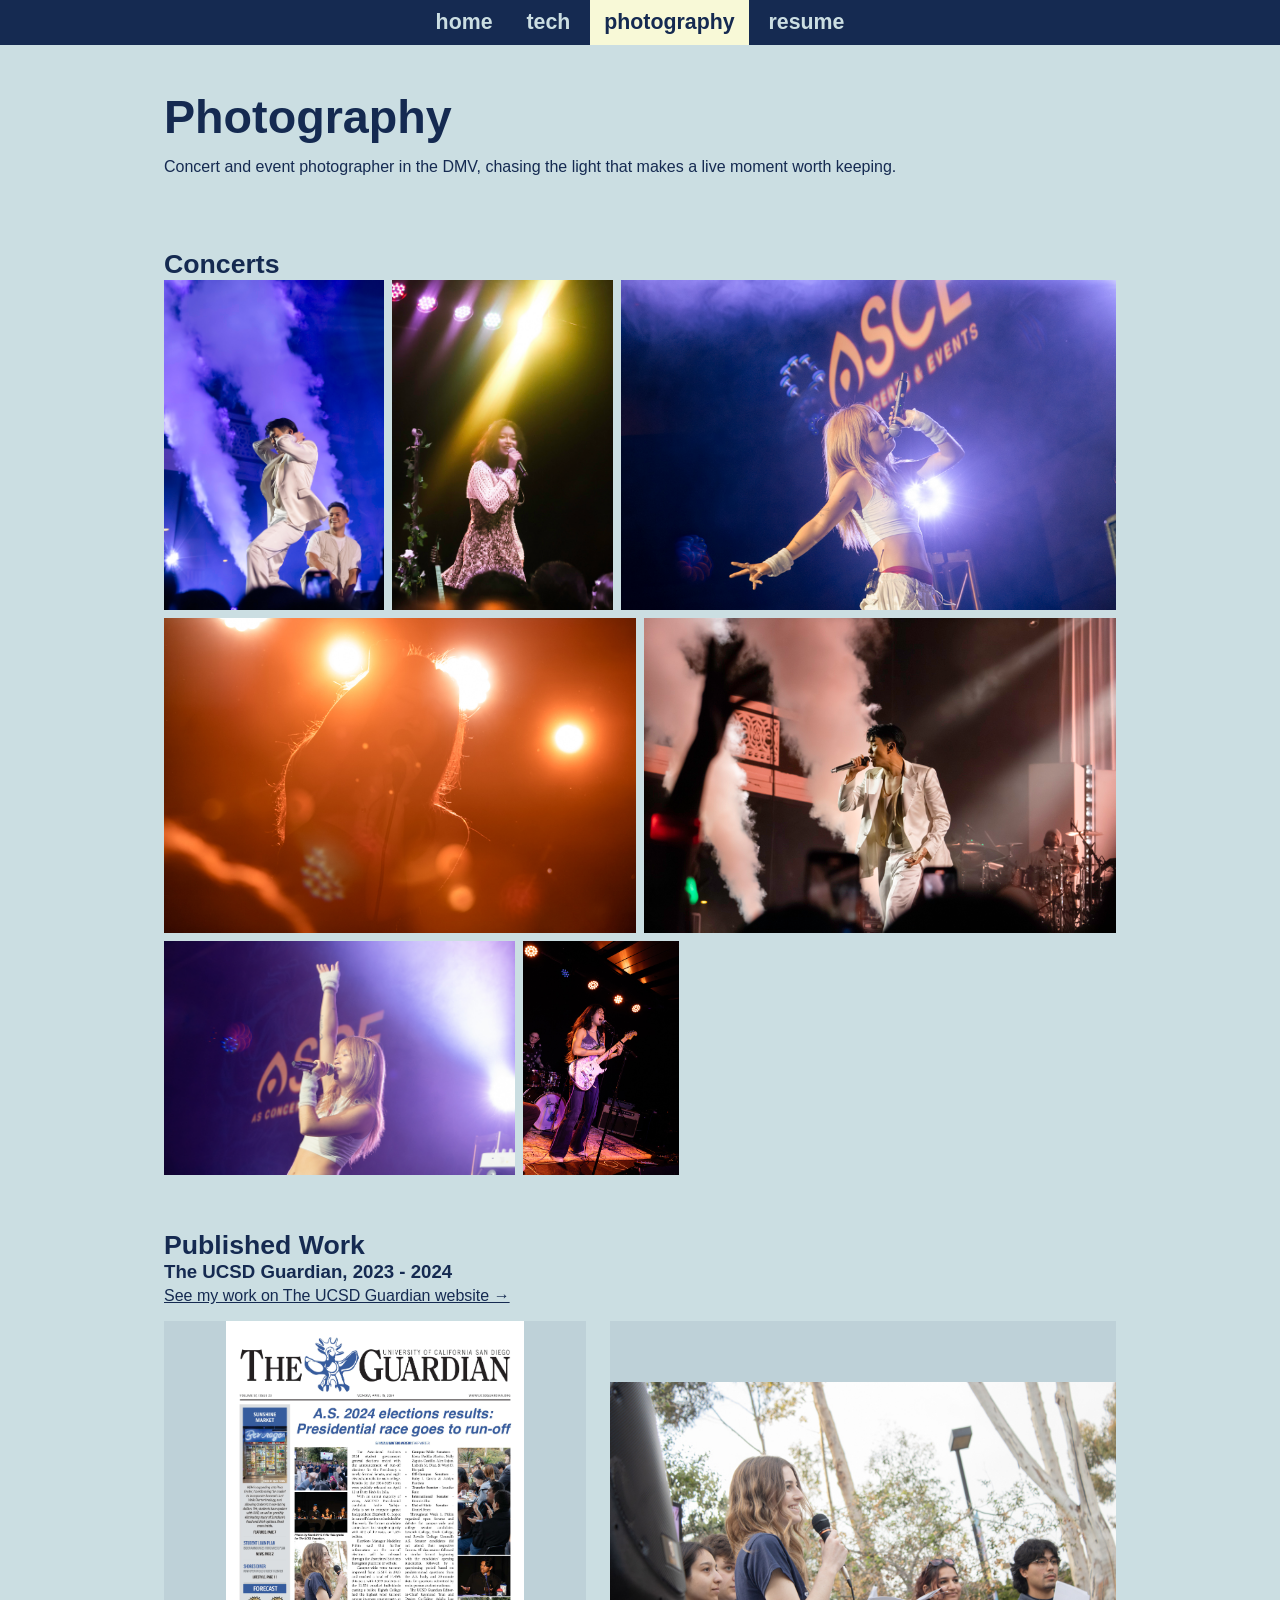
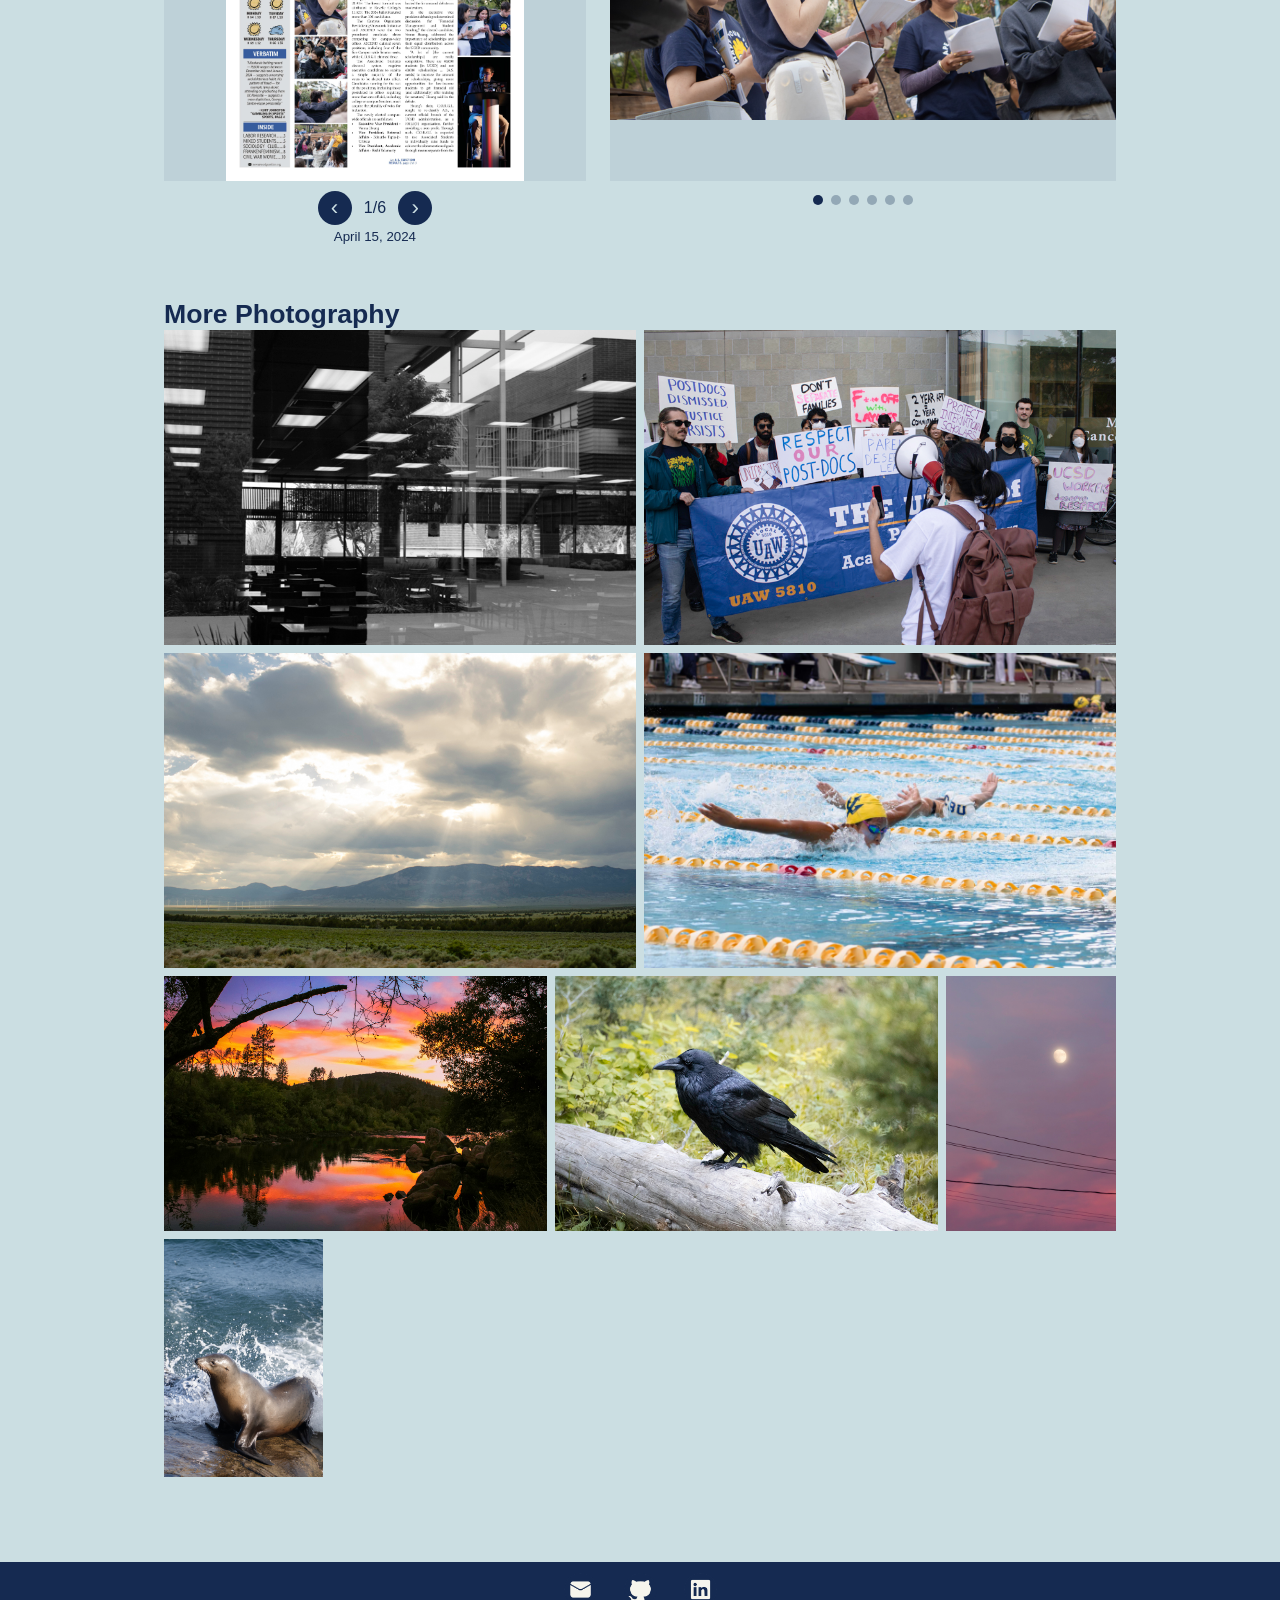
==== photography.html @ f9ad63a1 "10/27/2026" ====
<!DOCTYPE html>
<html lang="en">
<head>
  <meta charset="UTF-8">
  <meta name="viewport" content="width=device-width, initial-scale=1.0">
  <link rel="stylesheet" href="styles.css"/>
  <script src="gallery.js" defer></script>
  <title>Photography | Sarah He</title>
</head>

<body>
  <!--navigation bar-->
  <nav>
    <ul>
      <li><a href="index.html"><b>home</b></a></li>
      <li><a href="tech.html"><b>tech</b></a></li>
      <li><a href="photography.html" class="active"><b>photography</b></a></li>
      <li><a href="./Sarah_He_Resume.pdf" target="_blank"><b>resume</b></a></li>
    </ul>
  </nav>

  <main class="page">
    <!--intro-->
    <section id="photography" class="photo-intro">
      <h1>Photography</h1>
      <p>Concert and event photographer in the DMV, chasing the light that makes a live moment worth keeping.</p>
    </section>

    <!--concerts-->
    <section id="concerts" class="photo-section">
      <h2>Concerts</h2>
      <div class="gallery">
        <a class="gallery-item" href="./images/full/full-Eric-Nam-1.jpg" target="_blank"><img src="./images/preview/Eric-Nam-1.jpg" alt="Eric Nam concert"></a>
        <a class="gallery-item" href="./images/full/full-Lyn-Lapid.jpg" target="_blank"><img src="./images/preview/Lyn-Lapid.jpg" alt="Lyn Lapid concert"></a>
        <a class="gallery-item" href="./images/full/full-Tiffany-Day-1.jpg" target="_blank"><img src="./images/preview/Tiffany-Day-1.jpg" alt="Tiffany Day concert"></a>
        <a class="gallery-item" href="./images/full/full-Katherine-Li.jpg" target="_blank"><img src="./images/preview/Katherine-Li.jpg" alt="Katherine Li concert"></a>
        <a class="gallery-item" href="./images/full/full-Eric-Nam-2.jpg" target="_blank"><img src="./images/preview/Eric-Nam-2.jpg" alt="Eric Nam concert"></a>
        <a class="gallery-item" href="./images/full/full-Tiffany-Day-2.jpg" target="_blank"><img src="./images/preview/Tiffany-Day-2.jpg" alt="Tiffany Day concert"></a>
        <a class="gallery-item" href="./images/full/full-battle-of-the-bands.jpg" target="_blank"><img src="./images/preview/battle-of-the-bands.jpg" alt="Battle of the bands"></a>
      </div>
    </section>

    <!--published work-->
    <section id="published" class="photo-section">
      <h2>Published Work</h2>

      <h3 class="press-title">The UCSD Guardian, 2023 - 2024</h3>
      <p class="guardian-link"><a href="https://ucsdguardian.org/staff_name/sarah-he/" target="_blank" rel="noopener">See my work on The UCSD Guardian website &rarr;</a></p>

      <div class="guardian-feature">

        <!--left: pages, click through with arrows-->
        <div class="pages-viewer">
          <div class="viewer-stage">
            <a class="press-item" href="./guardian/01_041524NEWS.jpg" data-date="April 15, 2024" target="_blank"><img src="./guardian/01_041524NEWS.jpg" alt="The Guardian front page, April 15, 2024"></a>
            <a class="press-item" href="./guardian/05_031124SPORTS.jpg" data-date="March 11, 2024" target="_blank"><img src="./guardian/05_031124SPORTS.jpg" alt="The Guardian sports page, March 11, 2024"></a>
            <a class="press-item" href="./guardian/09_021224A%26E.jpg" data-date="February 12, 2024" target="_blank"><img src="./guardian/09_021224A%26E.jpg" alt="The Guardian A&amp;E page, February 12, 2024"></a>
            <a class="press-item" href="./guardian/01_012224NEWS.jpg" data-date="January 22, 2024" target="_blank"><img src="./guardian/01_012224NEWS.jpg" alt="The Guardian front page, January 22, 2024"></a>
            <a class="press-item" href="./guardian/01_112723NEWS.jpg" data-date="November 27, 2023" target="_blank"><img src="./guardian/01_112723NEWS.jpg" alt="The Guardian front page, November 27, 2023"></a>
            <a class="press-item" href="./guardian/12_112023SPORTS.jpg" data-date="November 20, 2023" target="_blank"><img src="./guardian/12_112023SPORTS.jpg" alt="The Guardian sports page, November 20, 2023"></a>
          </div>
          <div class="viewer-controls">
            <button type="button" class="viewer-prev" aria-label="Previous page">&#8249;</button>
            <span class="viewer-counter">1/6</span>
            <button type="button" class="viewer-next" aria-label="Next page">&#8250;</button>
          </div>
          <p class="viewer-caption"></p>
        </div>

        <!--right: rotating carousel of photos-->
        <div class="photo-carousel" aria-label="Photos from The Guardian">
          <div class="carousel-stage">
            <div class="carousel-slide"><img src="./guardian/AS Election Results Photo Cred - Sarah He4.jpg" alt="AS election results"></div>
            <div class="carousel-slide"><img src="./guardian/Baseball Game Photo Cred - Sarah He1.jpg" alt="Baseball game"></div>
            <div class="carousel-slide"><img src="./guardian/Cut Up The Guardian - Photo Cred - Sarah He1.jpg" alt="Cut Up The Guardian"></div>
            <div class="carousel-slide"><img src="./guardian/UAW for Suresh Photo Cred - Sarah He1.jpg" alt="UAW rally"></div>
            <div class="carousel-slide"><img src="./guardian/Womens Volleyball Photo Cred - Sarah He1.jpg" alt="Women's volleyball"></div>
            <div class="carousel-slide"><img src="./guardian/AS Meeting Photo Cred - Sarah He1.jpg" alt="AS meeting"></div>
          </div>
          <div class="carousel-dots"></div>
        </div>

      </div>
    </section>

    <!--more photography-->
    <section id="more" class="photo-section">
      <h2>More Photography</h2>
      <div class="gallery">
        <a class="gallery-item" href="./images/full/full-worlds.jpg" target="_blank"><img src="./images/preview/worlds.jpg" alt="worlds"></a>
        <a class="gallery-item" href="./images/full/full-UAW-Rally.jpg" target="_blank"><img src="./images/preview/UAW-Rally.jpg" alt="UAW Rally"></a>
        <a class="gallery-item" href="./images/full/full-break-of-light.jpg" target="_blank"><img src="./images/preview/break-of-light.jpg" alt="break of light"></a>
        <a class="gallery-item" href="./images/full/full-swim.jpg" target="_blank"><img src="./images/preview/swim.jpg" alt="swim"></a>
        <a class="gallery-item" href="./images/full/full-dusk.JPG" target="_blank"><img src="./images/preview/dusk.jpg" alt="dusk"></a>
        <a class="gallery-item" href="./images/full/full-crow.jpg" target="_blank"><img src="./images/preview/crow.jpg" alt="crow"></a>
        <a class="gallery-item" href="./images/full/full-dreamy-moonlight.jpg" target="_blank"><img src="./images/preview/dreamy-moonlight.jpg" alt="dreamy moonlight"></a>
        <a class="gallery-item" href="./images/full/full-seal.jpg" target="_blank"><img src="./images/preview/seal.jpg" alt="seal"></a>
      </div>
    </section>
  </main>

  <!--footer-->
  <footer>
    <div class="footer-container">
      <a href="mailto:sarahhe725@gmail.com" target="_blank"><img src="./images/email_default.png" alt="Email" class="footer-icon"></a>
      <a href="https://github.com/sarahhe05" target="_blank"><img src="./images/github_default.png" alt="Github" class="footer-icon"></a>
      <a href="https://www.linkedin.com/in/sarahhe2005/" target="_blank"><img src="./images/linkedin_default.png" alt="LinkedIn" class="footer-icon"></a>
    </div>
  </footer>
</body>
</html>
---- styles.css ----
/* ---------- base ---------- */
* {
  margin: 0;
  padding: 0;
  box-sizing: border-box;
}

:root {
  --navy: #152A51;
  --sky: #cbdee2;
  --cream: #f8f9d7;
  --card: #f6f5ed;
  --font: 'Century Gothic', Verdana, sans-serif;
}

@font-face {
  font-family: 'Century Gothic';
  src: url('./Century Gothic/centurygothic.ttf');
}

body {
  background-color: var(--sky);
  font-family: var(--font);
  color: var(--navy);
  min-height: 100vh;
  display: flex;
  flex-direction: column;
}

h1 {
  color: var(--navy);
  font-size: 35pt;
  text-align: left;
  padding-top: 10px;
  padding-bottom: 10px;
  font-family: var(--font);
}

h2 {
  text-align: left;
  color: var(--navy);
  font-size: 20pt;
  padding-top: 10px;
  font-family: var(--font);
}

h3 {
  text-align: left;
  color: var(--navy);
  font-size: 12pt;
  font-family: var(--font);
}

p {
  font-size: 12pt;
  font-family: var(--font);
  color: var(--navy);
}

a {
  color: var(--navy);
}

a:hover {
  text-decoration: underline;
}

/* shared page wrapper (replaces the old 20% side margins) */
.page {
  flex: 1 0 auto;
  width: 100%;
  max-width: 1000px;
  margin: 0 auto;
  padding: 35px 24px;
}

/* ---------- navbar ---------- */
nav {
  text-align: center;
  font-size: 16pt;
  position: sticky;
  z-index: 10;
  top: 0;
}

nav ul {
  list-style-type: none;
  background-color: var(--navy);
  overflow: hidden;
  padding: 10px;
}

nav li {
  display: inline;
}

nav li a {
  text-decoration: none;
  color: var(--sky);
  padding: 14px;
  font-family: var(--font);
}

nav li a:hover,
nav li a.active {
  color: var(--navy);
  background-color: var(--cream);
}

/* ---------- home ---------- */
#home {
  background-image: url('./images/header.jpg');
  background-position: 50% 90%;
  background-size: cover;
  min-height: calc(100vh - 56px);
  display: flex;
  flex-direction: column;
  justify-content: center;
  align-items: center;
  padding: 40px 24px;
}

#hello {
  font-size: 50pt;
  text-align: center;
}

.contacts-container {
  display: flex;
  flex-wrap: wrap;
  gap: 20px;
  justify-content: center;
  padding-top: 40px;
}

.email, .github, .linkedin, .resume {
  display: block;
  width: 70px;
  height: 70px;
}

.email:hover {
  content: url('./images/email_hover.png');
  transition: all .2s ease-in-out;
  transform: scale(1.2);
}

.github:hover {
  content: url('./images/github_hover.png');
  transition: all .2s ease-in-out;
  transform: scale(1.2);
}

.linkedin:hover {
  content: url('./images/linkedin_hover.png');
  transition: all .2s ease-in-out;
  transform: scale(1.2);
}

.resume:hover {
  content: url('./images/resume_hover.png');
  transition: all .2s ease-in-out;
  transform: scale(1.2);
}

/* ---------- buttons ---------- */
.button {
  display: inline-block;
  background-color: var(--navy);
  color: var(--sky);
  padding: 10px 18px;
  border-radius: 8px;
  border: none;
  text-decoration: none;
  font-family: var(--font);
  font-size: 12pt;
  cursor: pointer;
}

.button:hover {
  background-color: #faf0c3;
  color: var(--navy);
  text-decoration: none;
}

/* ---------- tech page: experience ---------- */
.section-header {
  display: flex;
  justify-content: space-between;
  align-items: center;
  flex-wrap: wrap;
  gap: 12px;
  padding-bottom: 10px;
}

/* experience timeline */
.timeline {
  display: grid;
  grid-template-columns: minmax(150px, 280px) 1fr;
  gap: 32px;
  min-height: 420px;
  padding-top: 10px;
}

.tl-list {
  list-style: none;
  position: relative;
}

.tl-list::before {
  content: "";
  position: absolute;
  left: 6px;
  top: 22px;
  bottom: 22px;
  width: 2px;
  background: var(--navy);
}

.tl-item {
  padding: 14px 0;
}

.tl-point {
  display: flex;
  align-items: center;
  gap: 14px;
  background: none;
  border: none;
  padding: 0;
  font: inherit;
  color: var(--navy);
  text-align: left;
  cursor: pointer;
}

.tl-dot {
  flex: 0 0 14px;
  width: 14px;
  height: 14px;
  border-radius: 50%;
  border: 2px solid var(--navy);
  background: var(--sky);
  transition: background-color .2s ease, transform .2s ease;
}

.tl-item.active .tl-dot,
.tl-point:hover .tl-dot {
  background: var(--navy);
}

.tl-item.active .tl-dot {
  transform: scale(1.3);
}

.tl-meta {
  display: flex;
  flex-direction: column;
}

.tl-date {
  font-size: 11pt;
  font-weight: bold;
}

.tl-org {
  font-size: 10pt;
}

/* education: the starting point of the timeline, not an interactive role */
.tl-start {
  display: flex;
  align-items: center;
  gap: 14px;
  padding: 14px 0;
}

.tl-start .tl-dot {
  border-radius: 0;
  background: var(--navy);
}

.tl-panel-col {
  position: relative;
}

.tl-panel {
  position: absolute;
  left: 0;
  right: 0;
  top: 0;
  background: var(--card);
  padding: 18px 22px;
  box-shadow: 0 2px 4px rgba(0, 0, 0, 0.1);
  transition: top .25s ease;
}

.tl-role {
  font-size: 16pt;
  padding-bottom: 2px;
}

.tl-when {
  font-size: 10pt;
  padding-bottom: 10px;
}

.tl-panel p:last-child,
.tl-detail p:last-of-type {
  line-height: 1.5;
}

.tl-photo {
  display: block;
  width: 100%;
  max-height: 160px;
  object-fit: cover;
  margin-top: 12px;
}

/* without JavaScript, every role is simply listed with its description */
.timeline:not(.js) {
  display: block;
}

.timeline:not(.js) .tl-panel-col {
  display: none;
}

.timeline:not(.js) .tl-detail {
  padding: 0 0 8px 28px;
}

.timeline.js .tl-detail {
  display: none;
}

/* ---------- photography page ---------- */
.photo-intro p {
  max-width: 750px;
  line-height: 1.6;
  padding-bottom: 14px;
}

.photo-section {
  padding-top: 45px;
}

/* gallery: justified rows that keep every photo's real aspect ratio.
   gallery.js sets --ar (width / height) on each item once its image loads. */
.gallery {
  --row: 230px;
  display: flex;
  flex-wrap: wrap;
  gap: 8px;
}

/* keeps the last row from stretching to full width */
.gallery::after {
  content: "";
  flex-grow: 100;
}

.gallery-item {
  --ar: 1.5;
  flex: var(--ar) 1 calc(var(--ar) * var(--row));
  display: block;
  overflow: hidden;
}

.gallery-item img {
  display: block;
  width: 100%;
  height: 100%;
  object-fit: cover;
  transition: transform .2s ease-in-out;
}

.gallery-item:hover img {
  transform: scale(1.04);
}

/* lightbox */
.lightbox {
  position: fixed;
  inset: 0;
  z-index: 100;
  background: rgba(10, 18, 36, 0.92);
  display: none;
  align-items: center;
  justify-content: center;
}

.lightbox.open {
  display: flex;
}

.lightbox img {
  max-width: 92vw;
  max-height: 88vh;
  object-fit: contain;
}

.lightbox button {
  position: absolute;
  background: none;
  border: none;
  color: var(--sky);
  font-size: 2.2rem;
  cursor: pointer;
  padding: 12px 18px;
  line-height: 1;
}

.lightbox button:hover {
  color: #faf0c3;
}

.lightbox-close { top: 8px; right: 8px; }
.lightbox-prev { left: 8px; top: 50%; transform: translateY(-50%); }
.lightbox-next { right: 8px; top: 50%; transform: translateY(-50%); }

/* Guardian feature: page viewer (left) + rotating photo carousel (right) */
.press-title {
  font-size: 14pt;
  padding-bottom: 4px;
}

.guardian-link {
  padding-bottom: 16px;
}

.guardian-feature {
  display: grid;
  grid-template-columns: 5fr 6fr;
  gap: 24px;
  align-items: start;
}

.viewer-stage,
.carousel-stage {
  position: relative;
  height: 460px;
  background: rgba(21, 42, 81, 0.07);
  overflow: hidden;
}

.viewer-stage {
  display: flex;
  align-items: center;
  justify-content: center;
}

.press-item {
  display: flex;
  align-items: center;
  justify-content: center;
  width: 100%;
  height: 100%;
  cursor: zoom-in;
}

.press-item img {
  display: block;
  max-width: 100%;
  max-height: 100%;
  width: auto;
  height: auto;
}

/* only one page at a time once the script is running */
.pages-viewer.js .press-item {
  display: none;
}

.pages-viewer.js .press-item.active {
  display: flex;
}

.viewer-controls {
  display: flex;
  justify-content: center;
  align-items: center;
  gap: 10px;
  padding-top: 10px;
}

.viewer-controls button {
  background: var(--navy);
  color: var(--sky);
  border: none;
  border-radius: 50%;
  width: 34px;
  height: 34px;
  font-size: 1.4rem;
  line-height: 1;
  cursor: pointer;
}

.viewer-controls button:hover {
  background-color: #faf0c3;
  color: var(--navy);
}

.viewer-counter {
  min-width: 3ch;
  text-align: center;
}

.viewer-caption {
  text-align: center;
  font-size: 10pt;
  padding-top: 4px;
}

.carousel-slide {
  position: absolute;
  inset: 0;
  opacity: 0;
  transition: opacity .8s ease-in-out;
}

.carousel-slide.active {
  opacity: 1;
}

/* contain keeps both portrait and landscape photos uncropped */
.carousel-slide img {
  display: block;
  width: 100%;
  height: 100%;
  object-fit: contain;
}

.carousel-dots {
  display: flex;
  justify-content: center;
  gap: 8px;
  padding-top: 14px;
}

.carousel-dots button {
  width: 10px;
  height: 10px;
  border-radius: 50%;
  border: none;
  background: rgba(21, 42, 81, 0.3);
  padding: 0;
  cursor: pointer;
}

.carousel-dots button.active {
  background: var(--navy);
}

/* ---------- footer ---------- */
footer {
  margin-top: 50px;
  background-color: var(--navy);
}

.footer-container {
  display: flex;
  flex-wrap: wrap;
  gap: 25px;
  justify-content: center;
  padding: 10px 24px;
}

.footer-icon {
  display: block;
  width: 35px;
  height: 35px;
}

/* ---------- responsive ---------- */
@media screen and (max-width: 768px) {
  .gallery { --row: 170px; }
  .guardian-feature { grid-template-columns: 1fr; }
  .viewer-stage, .carousel-stage { height: 380px; }
  .timeline { gap: 18px; grid-template-columns: minmax(120px, 1fr) 1.6fr; }
  #hello { font-size: 32pt; }
  nav { font-size: 12pt; }
  nav li a { padding: 8px; }
}

@media screen and (max-width: 576px) {
  .gallery { --row: 140px; }
}
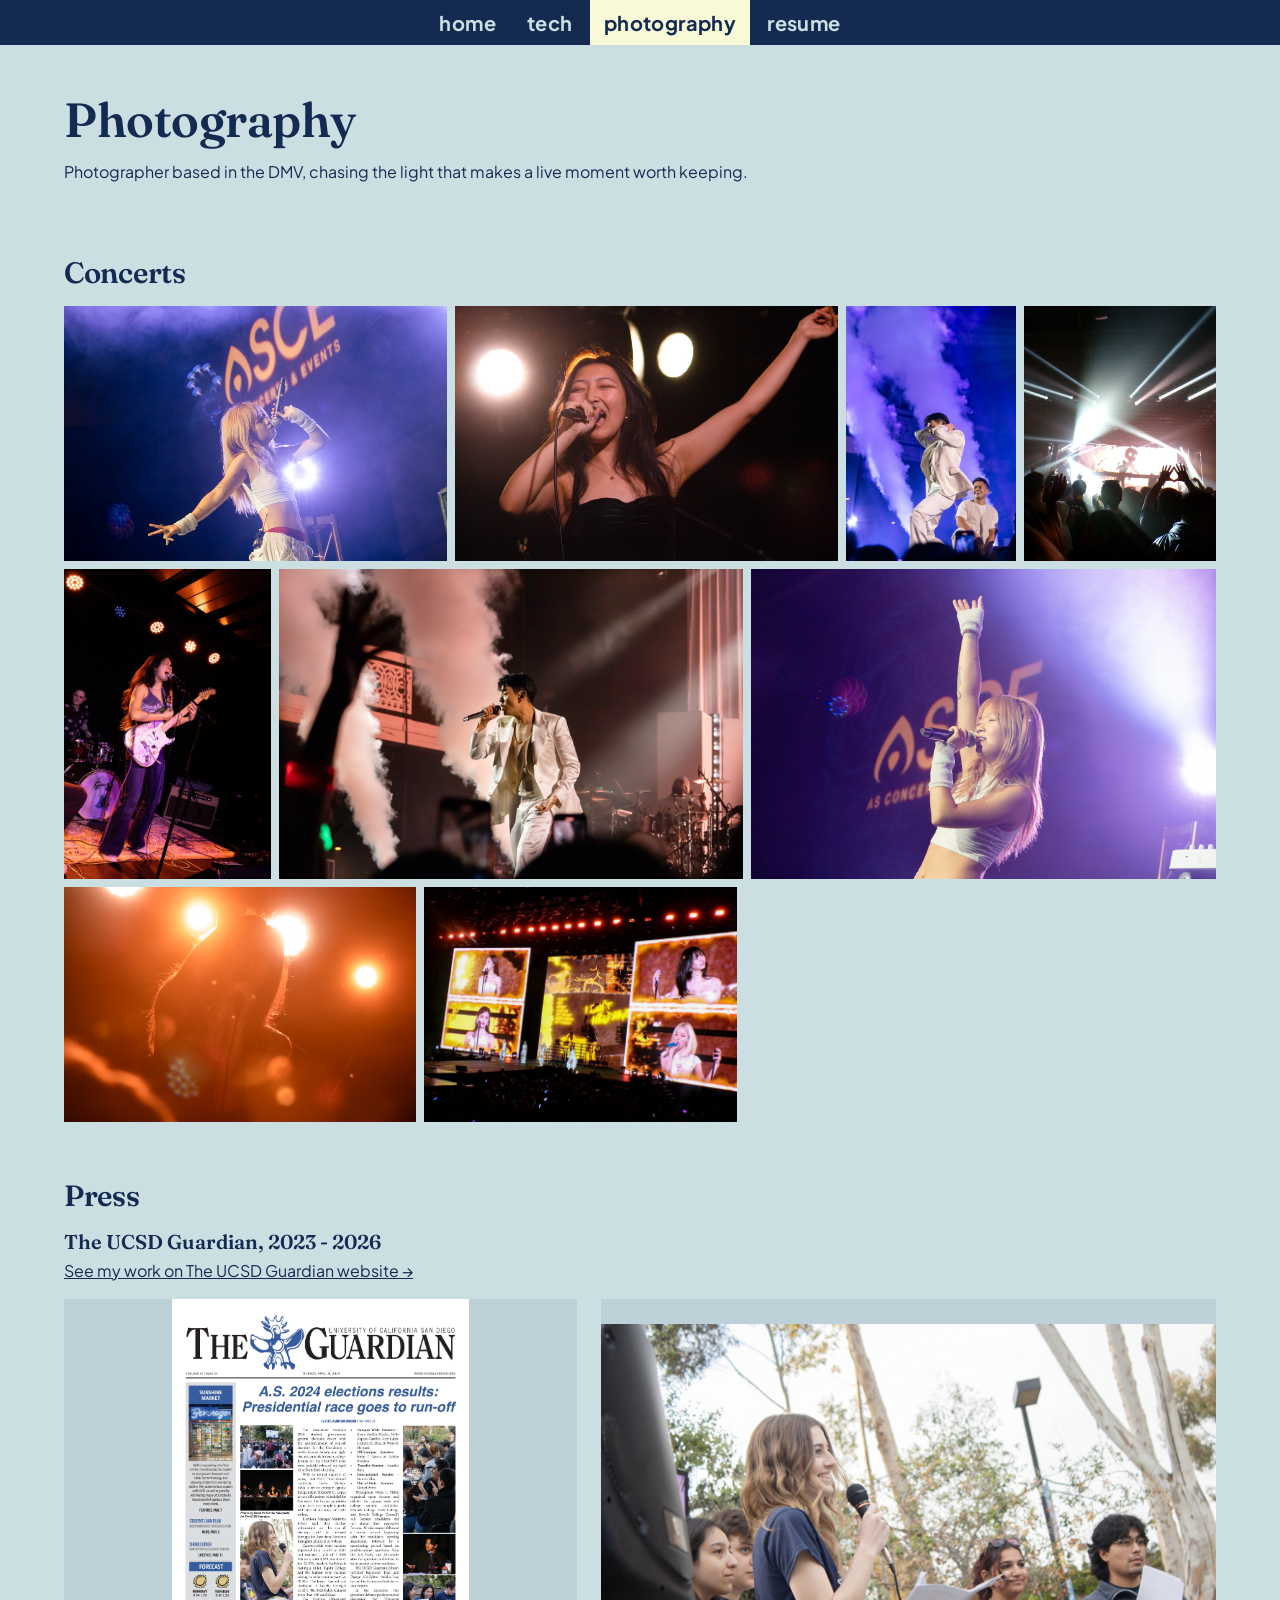
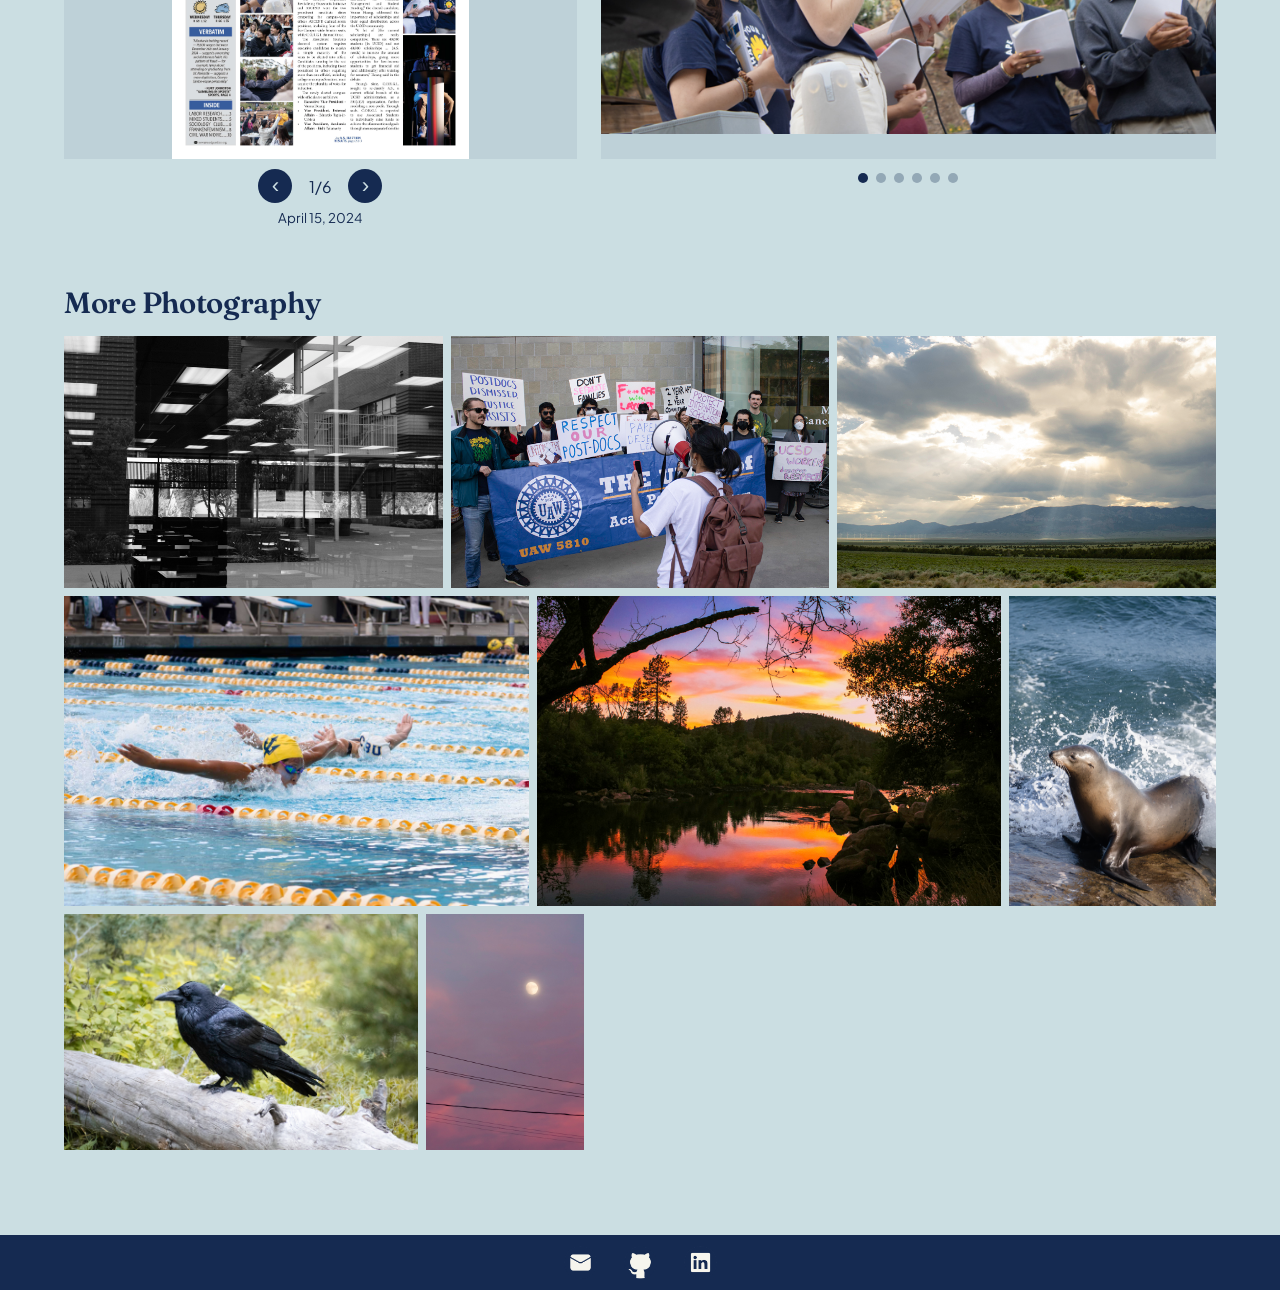
==== commit f200d19d: "10/27/2026" ====
--- a/photography.html
+++ b/photography.html
@@ -23,42 +23,27 @@
     <!--intro-->
     <section id="photography" class="photo-intro">
       <h1>Photography</h1>
-      <p>Concert and event photographer in the DMV, chasing the light that makes a live moment worth keeping.</p>
+      <p>Photographer based in the DMV, chasing the light that makes a live moment worth keeping.</p>
     </section>
 
     <!--concerts-->
     <section id="concerts" class="photo-section">
       <h2>Concerts</h2>
-      <div class="gallery">
-        <a class="gallery-item" href="./images/full/full-Eric-Nam-1.jpg" target="_blank"><img src="./images/preview/Eric-Nam-1.jpg" alt="Eric Nam concert"></a>
-        <a class="gallery-item" href="./images/full/full-Lyn-Lapid.jpg" target="_blank"><img src="./images/preview/Lyn-Lapid.jpg" alt="Lyn Lapid concert"></a>
-        <a class="gallery-item" href="./images/full/full-Tiffany-Day-1.jpg" target="_blank"><img src="./images/preview/Tiffany-Day-1.jpg" alt="Tiffany Day concert"></a>
-        <a class="gallery-item" href="./images/full/full-Katherine-Li.jpg" target="_blank"><img src="./images/preview/Katherine-Li.jpg" alt="Katherine Li concert"></a>
-        <a class="gallery-item" href="./images/full/full-Eric-Nam-2.jpg" target="_blank"><img src="./images/preview/Eric-Nam-2.jpg" alt="Eric Nam concert"></a>
-        <a class="gallery-item" href="./images/full/full-Tiffany-Day-2.jpg" target="_blank"><img src="./images/preview/Tiffany-Day-2.jpg" alt="Tiffany Day concert"></a>
-        <a class="gallery-item" href="./images/full/full-battle-of-the-bands.jpg" target="_blank"><img src="./images/preview/battle-of-the-bands.jpg" alt="Battle of the bands"></a>
-      </div>
+      <div class="gallery" id="concert-gallery"></div>
     </section>
 
-    <!--published work-->
-    <section id="published" class="photo-section">
-      <h2>Published Work</h2>
+    <!--press-->
+    <section id="press" class="photo-section">
+      <h2>Press</h2>
 
-      <h3 class="press-title">The UCSD Guardian, 2023 - 2024</h3>
+      <h3 class="press-title">The UCSD Guardian, 2023 - 2026</h3>
       <p class="guardian-link"><a href="https://ucsdguardian.org/staff_name/sarah-he/" target="_blank" rel="noopener">See my work on The UCSD Guardian website &rarr;</a></p>
 
       <div class="guardian-feature">
 
         <!--left: pages, click through with arrows-->
         <div class="pages-viewer">
-          <div class="viewer-stage">
-            <a class="press-item" href="./guardian/01_041524NEWS.jpg" data-date="April 15, 2024" target="_blank"><img src="./guardian/01_041524NEWS.jpg" alt="The Guardian front page, April 15, 2024"></a>
-            <a class="press-item" href="./guardian/05_031124SPORTS.jpg" data-date="March 11, 2024" target="_blank"><img src="./guardian/05_031124SPORTS.jpg" alt="The Guardian sports page, March 11, 2024"></a>
-            <a class="press-item" href="./guardian/09_021224A%26E.jpg" data-date="February 12, 2024" target="_blank"><img src="./guardian/09_021224A%26E.jpg" alt="The Guardian A&amp;E page, February 12, 2024"></a>
-            <a class="press-item" href="./guardian/01_012224NEWS.jpg" data-date="January 22, 2024" target="_blank"><img src="./guardian/01_012224NEWS.jpg" alt="The Guardian front page, January 22, 2024"></a>
-            <a class="press-item" href="./guardian/01_112723NEWS.jpg" data-date="November 27, 2023" target="_blank"><img src="./guardian/01_112723NEWS.jpg" alt="The Guardian front page, November 27, 2023"></a>
-            <a class="press-item" href="./guardian/12_112023SPORTS.jpg" data-date="November 20, 2023" target="_blank"><img src="./guardian/12_112023SPORTS.jpg" alt="The Guardian sports page, November 20, 2023"></a>
-          </div>
+          <div class="viewer-stage" id="guardian-pages-stage"></div>
           <div class="viewer-controls">
             <button type="button" class="viewer-prev" aria-label="Previous page">&#8249;</button>
             <span class="viewer-counter">1/6</span>
@@ -69,14 +54,7 @@
 
         <!--right: rotating carousel of photos-->
         <div class="photo-carousel" aria-label="Photos from The Guardian">
-          <div class="carousel-stage">
-            <div class="carousel-slide"><img src="./guardian/AS Election Results Photo Cred - Sarah He4.jpg" alt="AS election results"></div>
-            <div class="carousel-slide"><img src="./guardian/Baseball Game Photo Cred - Sarah He1.jpg" alt="Baseball game"></div>
-            <div class="carousel-slide"><img src="./guardian/Cut Up The Guardian - Photo Cred - Sarah He1.jpg" alt="Cut Up The Guardian"></div>
-            <div class="carousel-slide"><img src="./guardian/UAW for Suresh Photo Cred - Sarah He1.jpg" alt="UAW rally"></div>
-            <div class="carousel-slide"><img src="./guardian/Womens Volleyball Photo Cred - Sarah He1.jpg" alt="Women's volleyball"></div>
-            <div class="carousel-slide"><img src="./guardian/AS Meeting Photo Cred - Sarah He1.jpg" alt="AS meeting"></div>
-          </div>
+          <div class="carousel-stage" id="guardian-carousel-stage"></div>
           <div class="carousel-dots"></div>
         </div>
 
@@ -86,16 +64,7 @@
     <!--more photography-->
     <section id="more" class="photo-section">
       <h2>More Photography</h2>
-      <div class="gallery">
-        <a class="gallery-item" href="./images/full/full-worlds.jpg" target="_blank"><img src="./images/preview/worlds.jpg" alt="worlds"></a>
-        <a class="gallery-item" href="./images/full/full-UAW-Rally.jpg" target="_blank"><img src="./images/preview/UAW-Rally.jpg" alt="UAW Rally"></a>
-        <a class="gallery-item" href="./images/full/full-break-of-light.jpg" target="_blank"><img src="./images/preview/break-of-light.jpg" alt="break of light"></a>
-        <a class="gallery-item" href="./images/full/full-swim.jpg" target="_blank"><img src="./images/preview/swim.jpg" alt="swim"></a>
-        <a class="gallery-item" href="./images/full/full-dusk.JPG" target="_blank"><img src="./images/preview/dusk.jpg" alt="dusk"></a>
-        <a class="gallery-item" href="./images/full/full-crow.jpg" target="_blank"><img src="./images/preview/crow.jpg" alt="crow"></a>
-        <a class="gallery-item" href="./images/full/full-dreamy-moonlight.jpg" target="_blank"><img src="./images/preview/dreamy-moonlight.jpg" alt="dreamy moonlight"></a>
-        <a class="gallery-item" href="./images/full/full-seal.jpg" target="_blank"><img src="./images/preview/seal.jpg" alt="seal"></a>
-      </div>
+      <div class="gallery" id="more-gallery"></div>
     </section>
   </main>
 
--- a/styles.css
+++ b/styles.css
@@ -1,3 +1,5 @@
+@import url('https://fonts.googleapis.com/css2?family=Fraunces:ital,opsz,wght@0,9..144,500;0,9..144,600;0,9..144,700;1,9..144,400&family=Plus+Jakarta+Sans:wght@400;500;600;700&display=swap');
+
 /* ---------- base ---------- */
 * {
   margin: 0;
@@ -10,17 +12,15 @@
   --sky: #cbdee2;
   --cream: #f8f9d7;
   --card: #f6f5ed;
-  --font: 'Century Gothic', Verdana, sans-serif;
-}
-
-@font-face {
-  font-family: 'Century Gothic';
-  src: url('./Century Gothic/centurygothic.ttf');
+  
+  /* CENTRAL FONT CONFIGURATION: Change these two lines to update fonts across your entire site! */
+  --font-heading: 'Fraunces', serif;
+  --font-body: 'Plus Jakarta Sans', sans-serif;
 }
 
 body {
   background-color: var(--sky);
-  font-family: var(--font);
+  font-family: var(--font-body);
   color: var(--navy);
   min-height: 100vh;
   display: flex;
@@ -29,32 +29,39 @@
 
 h1 {
   color: var(--navy);
-  font-size: 35pt;
+  font-size: 36pt;
+  font-family: var(--font-heading);
+  font-weight: 600;
   text-align: left;
   padding-top: 10px;
   padding-bottom: 10px;
-  font-family: var(--font);
+  letter-spacing: -0.01em;
 }
 
 h2 {
+  font-family: var(--font-heading);
+  font-weight: 600;
   text-align: left;
   color: var(--navy);
-  font-size: 20pt;
+  font-size: 22pt;
   padding-top: 10px;
-  font-family: var(--font);
+  padding-bottom: 16px;
+  letter-spacing: -0.01em;
 }
 
 h3 {
+  font-family: var(--font-heading);
+  font-weight: 600;
   text-align: left;
   color: var(--navy);
-  font-size: 12pt;
-  font-family: var(--font);
+  font-size: 14pt;
 }
 
 p {
   font-size: 12pt;
-  font-family: var(--font);
-  color: var(--navy);
+  font-family: var(--font-body);
+  color: var(--navy);
+  line-height: 1.6;
 }
 
 a {
@@ -65,11 +72,11 @@
   text-decoration: underline;
 }
 
-/* shared page wrapper (replaces the old 20% side margins) */
+/* shared page wrapper */
 .page {
   flex: 1 0 auto;
   width: 100%;
-  max-width: 1000px;
+  max-width: 1200px;
   margin: 0 auto;
   padding: 35px 24px;
 }
@@ -77,7 +84,8 @@
 /* ---------- navbar ---------- */
 nav {
   text-align: center;
-  font-size: 16pt;
+  font-size: 15pt;
+  font-family: var(--font-body);
   position: sticky;
   z-index: 10;
   top: 0;
@@ -98,7 +106,9 @@
   text-decoration: none;
   color: var(--sky);
   padding: 14px;
-  font-family: var(--font);
+  font-family: var(--font-body);
+  font-weight: 600;
+  letter-spacing: 0.02em;
 }
 
 nav li a:hover,
@@ -121,7 +131,9 @@
 }
 
 #hello {
-  font-size: 50pt;
+  font-family: var(--font-heading);
+  font-size: 52pt;
+  font-weight: 600;
   text-align: center;
 }
 
@@ -172,8 +184,9 @@
   border-radius: 8px;
   border: none;
   text-decoration: none;
-  font-family: var(--font);
-  font-size: 12pt;
+  font-family: var(--font-body);
+  font-size: 11pt;
+  font-weight: 600;
   cursor: pointer;
 }
 
@@ -259,15 +272,17 @@
 }
 
 .tl-date {
+  font-family: var(--font-body);
   font-size: 11pt;
-  font-weight: bold;
+  font-weight: 700;
 }
 
 .tl-org {
+  font-family: var(--font-body);
   font-size: 10pt;
 }
 
-/* education: the starting point of the timeline, not an interactive role */
+/* education: the starting point of the timeline */
 .tl-start {
   display: flex;
   align-items: center;
@@ -290,35 +305,61 @@
   right: 0;
   top: 0;
   background: var(--card);
-  padding: 18px 22px;
-  box-shadow: 0 2px 4px rgba(0, 0, 0, 0.1);
+  padding: 22px 24px;
+  box-shadow: 0 2px 8px rgba(0, 0, 0, 0.08);
   transition: top .25s ease;
 }
 
 .tl-role {
-  font-size: 16pt;
+  font-family: var(--font-heading);
+  font-size: 18pt;
   padding-bottom: 2px;
 }
 
 .tl-when {
+  font-family: var(--font-body);
   font-size: 10pt;
-  padding-bottom: 10px;
-}
-
-.tl-panel p:last-child,
-.tl-detail p:last-of-type {
-  line-height: 1.5;
+  font-weight: 600;
+  padding-bottom: 12px;
+  opacity: 0.85;
+}
+
+.tl-panel p,
+.tl-detail p {
+  line-height: 1.6;
+}
+
+.tl-body {
+  display: flex;
+  align-items: flex-start;
+  gap: 20px;
+}
+
+.tl-body p {
+  flex: 1;
 }
 
 .tl-photo {
   display: block;
-  width: 100%;
-  max-height: 160px;
+  flex: 0 0 auto;
+  width: 180px;
+  height: auto;
+  border-radius: 0;
   object-fit: cover;
-  margin-top: 12px;
-}
-
-/* without JavaScript, every role is simply listed with its description */
+}
+
+/* fallback layout */
+.tl-detail-content {
+  display: flex;
+  align-items: flex-start;
+  gap: 20px;
+}
+
+.tl-detail-content p {
+  flex: 1;
+}
+
+/* without JavaScript */
 .timeline:not(.js) {
   display: block;
 }
@@ -337,7 +378,6 @@
 
 /* ---------- photography page ---------- */
 .photo-intro p {
-  max-width: 750px;
   line-height: 1.6;
   padding-bottom: 14px;
 }
@@ -346,8 +386,6 @@
   padding-top: 45px;
 }
 
-/* gallery: justified rows that keep every photo's real aspect ratio.
-   gallery.js sets --ar (width / height) on each item once its image loads. */
 .gallery {
   --row: 230px;
   display: flex;
@@ -355,7 +393,6 @@
   gap: 8px;
 }
 
-/* keeps the last row from stretching to full width */
 .gallery::after {
   content: "";
   flex-grow: 100;
@@ -420,9 +457,10 @@
 .lightbox-prev { left: 8px; top: 50%; transform: translateY(-50%); }
 .lightbox-next { right: 8px; top: 50%; transform: translateY(-50%); }
 
-/* Guardian feature: page viewer (left) + rotating photo carousel (right) */
+/* Guardian feature */
 .press-title {
-  font-size: 14pt;
+  font-family: var(--font-heading);
+  font-size: 15pt;
   padding-bottom: 4px;
 }
 
@@ -468,7 +506,6 @@
   height: auto;
 }
 
-/* only one page at a time once the script is running */
 .pages-viewer.js .press-item {
   display: none;
 }
@@ -503,11 +540,13 @@
 }
 
 .viewer-counter {
+  font-family: var(--font-body);
   min-width: 3ch;
   text-align: center;
 }
 
 .viewer-caption {
+  font-family: var(--font-body);
   text-align: center;
   font-size: 10pt;
   padding-top: 4px;
@@ -524,7 +563,6 @@
   opacity: 1;
 }
 
-/* contain keeps both portrait and landscape photos uncropped */
 .carousel-slide img {
   display: block;
   width: 100%;
@@ -578,8 +616,10 @@
   .gallery { --row: 170px; }
   .guardian-feature { grid-template-columns: 1fr; }
   .viewer-stage, .carousel-stage { height: 380px; }
+  .tl-photo { width: 120px; }
+  .tl-body, .tl-detail-content { flex-direction: column; }
   .timeline { gap: 18px; grid-template-columns: minmax(120px, 1fr) 1.6fr; }
-  #hello { font-size: 32pt; }
+  #hello { font-size: 36pt; }
   nav { font-size: 12pt; }
   nav li a { padding: 8px; }
 }
